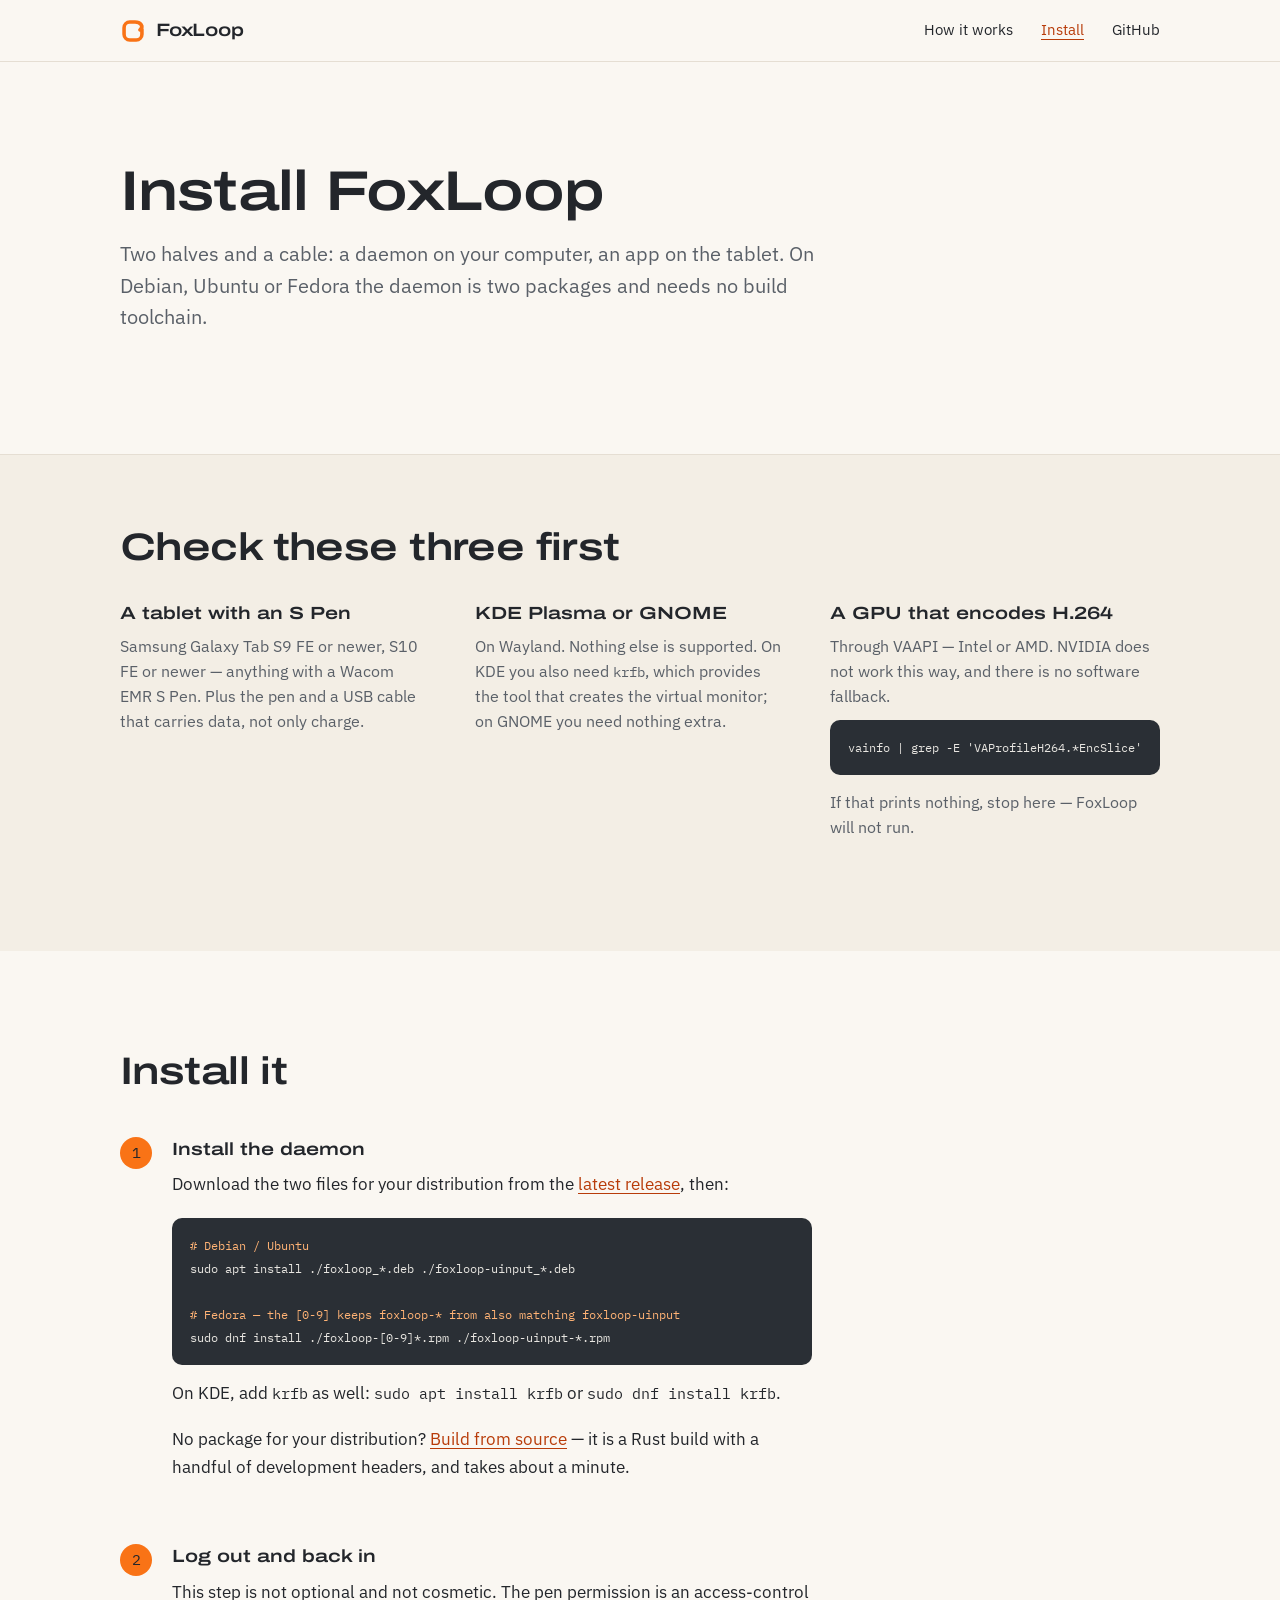
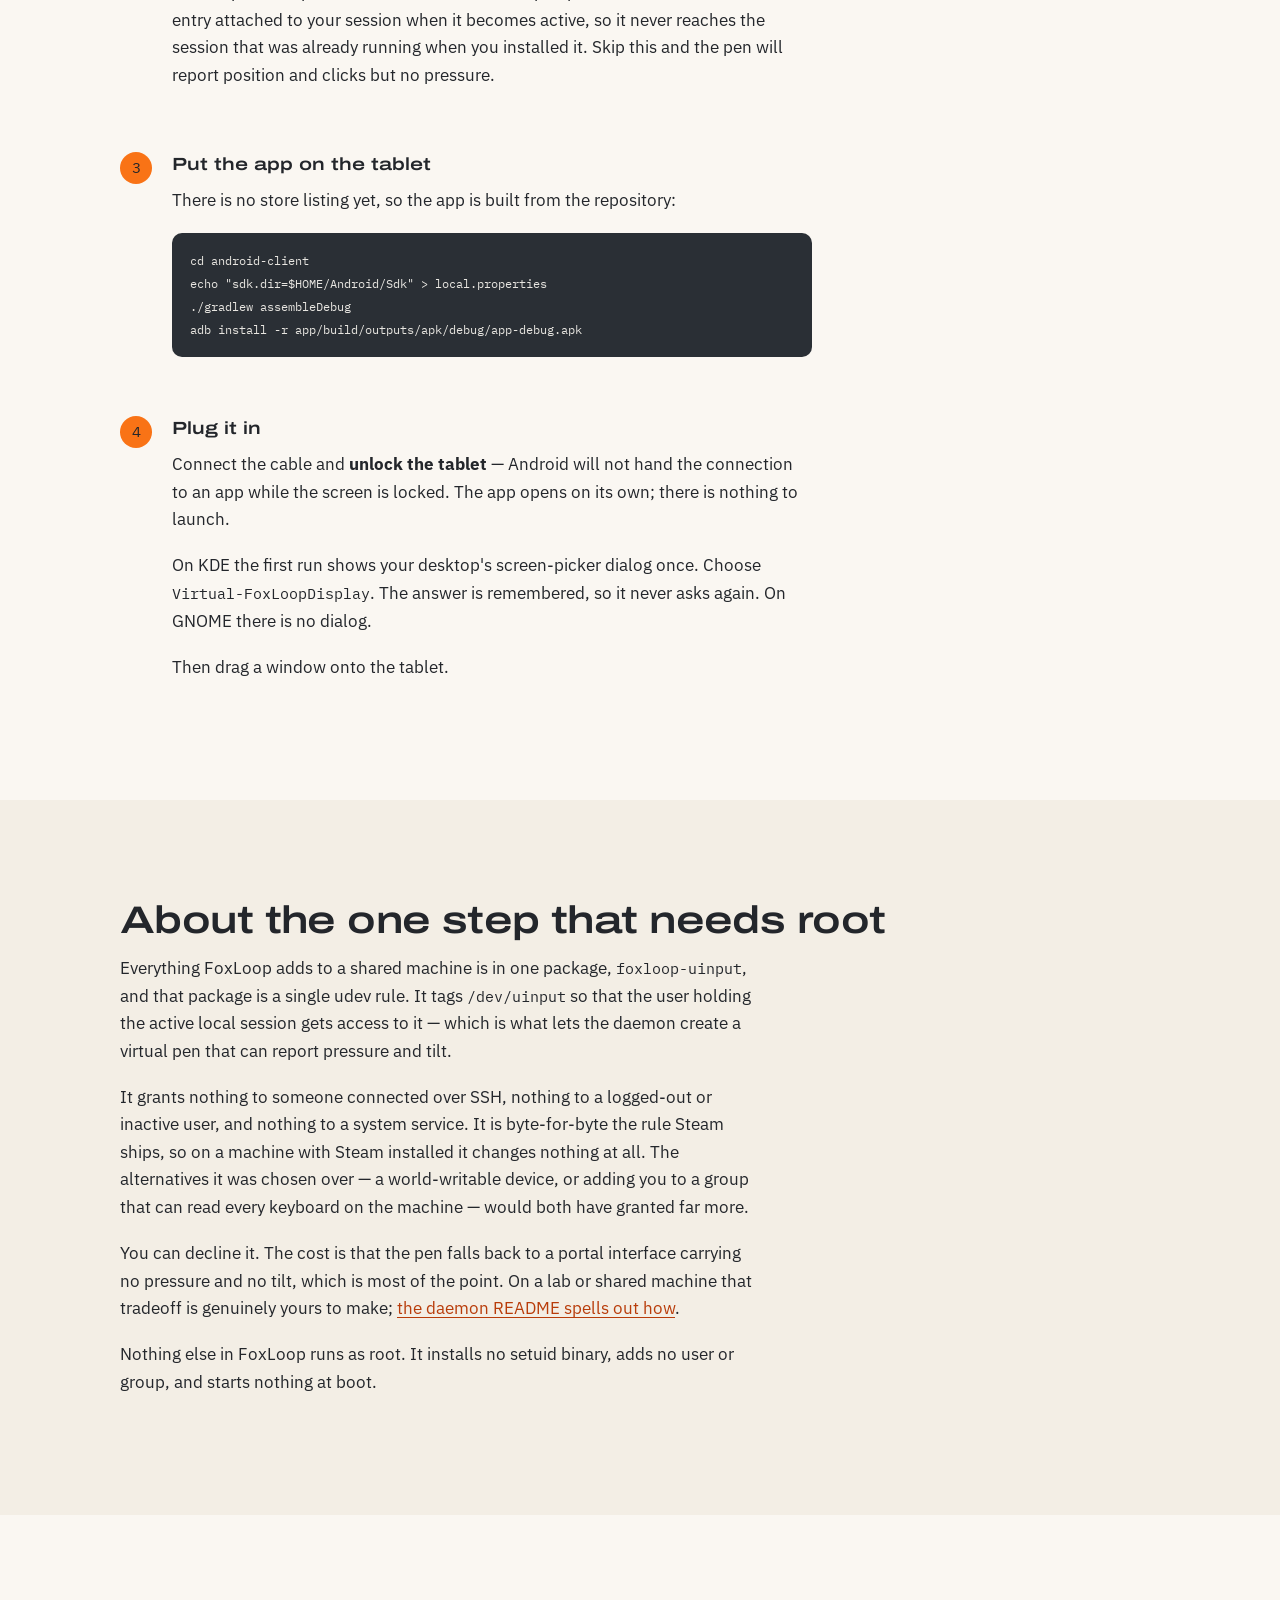
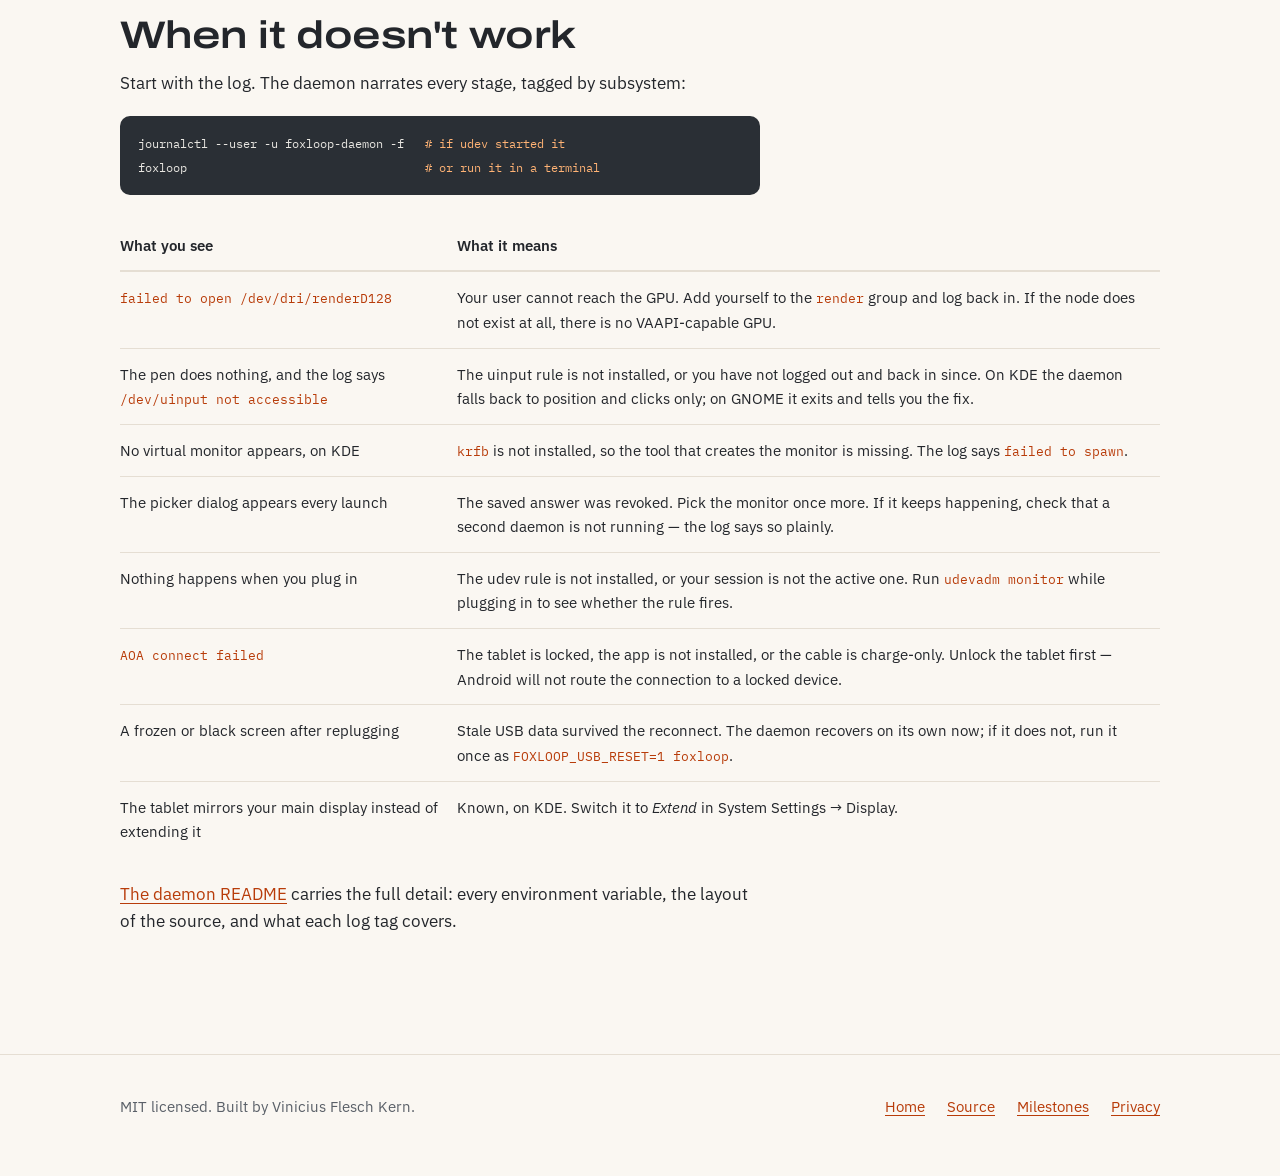
==== site/install.html @ e42240e1 "Give FoxLoop a landing page instead of a rendered README The Pages site has been on for months in le" ====
<!doctype html>
<html lang="en">
<head>
<meta charset="utf-8">
<meta name="viewport" content="width=device-width, initial-scale=1, viewport-fit=cover">
<title>Install FoxLoop</title>
<meta name="description" content="How to install FoxLoop: packages for Debian, Ubuntu and Fedora, building from source, the tablet app, and what to do when it doesn't work.">
<link rel="icon" href="assets/mark.svg" type="image/svg+xml">
<link rel="canonical" href="https://v-inn.github.io/FoxLoop/install.html">
<meta property="og:type" content="article">
<meta property="og:title" content="Install FoxLoop">
<meta property="og:description" content="Packages for Debian, Ubuntu and Fedora, building from source, the tablet app, and a troubleshooting table.">
<meta property="og:url" content="https://v-inn.github.io/FoxLoop/install.html">
<link rel="preconnect" href="https://fonts.googleapis.com">
<link rel="preconnect" href="https://fonts.gstatic.com" crossorigin>
<link href="https://fonts.googleapis.com/css2?family=Archivo:wdth,wght@125,600&family=IBM+Plex+Mono&family=IBM+Plex+Sans:wght@400;600&display=swap" rel="stylesheet">
<link rel="stylesheet" href="style.css">
</head>
<body>

<a class="skip" href="#main">Skip to content</a>

<header class="masthead">
  <div class="wrap masthead__inner">
    <a class="brand" href="index.html">
      <svg viewBox="0 0 32 32" aria-hidden="true"><path d="M27 13.5 V20 A7 7 0 0 1 20 27 H12 A7 7 0 0 1 5 20 V12 A7 7 0 0 1 12 5 H18.5 C25 5 30 10 24.5 14.5" fill="none" stroke="#F97316" stroke-width="4.4" stroke-linecap="round" stroke-linejoin="round"/></svg>
      FoxLoop
    </a>
    <nav class="nav">
      <a href="index.html#how">How it works</a>
      <a href="install.html" aria-current="page">Install</a>
      <a href="https://github.com/V-inn/FoxLoop">GitHub</a>
    </nav>
  </div>
</header>

<main id="main">

  <section class="section">
    <div class="wrap">
      <h1>Install FoxLoop</h1>
      <p class="lede">Two halves and a cable: a daemon on your computer, an app on the tablet. On Debian, Ubuntu or Fedora the daemon is two packages and needs no build toolchain.</p>
    </div>
  </section>

  <section class="section section--band rule-top" style="padding-top:clamp(40px,6vw,72px)">
    <div class="wrap">
      <h2>Check these three first</h2>
      <div class="needs">
        <div>
          <h3>A tablet with an S Pen</h3>
          <p>Samsung Galaxy Tab S9 FE or newer, S10 FE or newer — anything with a Wacom EMR S Pen. Plus the pen and a USB cable that carries data, not only charge.</p>
        </div>
        <div>
          <h3>KDE Plasma or GNOME</h3>
          <p>On Wayland. Nothing else is supported. On KDE you also need <code>krfb</code>, which provides the tool that creates the virtual monitor; on GNOME you need nothing extra.</p>
        </div>
        <div>
          <h3>A GPU that encodes H.264</h3>
          <p>Through VAAPI — Intel or AMD. NVIDIA does not work this way, and there is no software fallback.</p>
          <pre class="code"><code>vainfo | grep -E 'VAProfileH264.*EncSlice'</code></pre>
          <p>If that prints nothing, stop here — FoxLoop will not run.</p>
        </div>
      </div>
    </div>
  </section>

  <section class="section">
    <div class="wrap">
      <h2>Install it</h2>
      <ol class="steps" style="margin-top:clamp(30px,4vw,46px)">

        <li>
          <h3>Install the daemon</h3>
          <div class="prose">
            <p>Download the two files for your distribution from the <a href="https://github.com/V-inn/FoxLoop/releases/latest">latest release</a>, then:</p>
            <pre class="code"><code><b># Debian / Ubuntu</b>
sudo apt install ./foxloop_*.deb ./foxloop-uinput_*.deb

<b># Fedora — the [0-9] keeps foxloop-* from also matching foxloop-uinput</b>
sudo dnf install ./foxloop-[0-9]*.rpm ./foxloop-uinput-*.rpm</code></pre>
            <p>On KDE, add <code>krfb</code> as well: <code>sudo apt install krfb</code> or <code>sudo dnf install krfb</code>.</p>
            <p>No package for your distribution? <a href="https://github.com/V-inn/FoxLoop/blob/main/daemon/README.md#build">Build from source</a> — it is a Rust build with a handful of development headers, and takes about a minute.</p>
          </div>
        </li>

        <li>
          <h3>Log out and back in</h3>
          <div class="prose">
            <p>This step is not optional and not cosmetic. The pen permission is an access-control entry attached to your session when it becomes active, so it never reaches the session that was already running when you installed it. Skip this and the pen will report position and clicks but no pressure.</p>
          </div>
        </li>

        <li>
          <h3>Put the app on the tablet</h3>
          <div class="prose">
            <p>There is no store listing yet, so the app is built from the repository:</p>
            <pre class="code"><code>cd android-client
echo "sdk.dir=$HOME/Android/Sdk" &gt; local.properties
./gradlew assembleDebug
adb install -r app/build/outputs/apk/debug/app-debug.apk</code></pre>
          </div>
        </li>

        <li>
          <h3>Plug it in</h3>
          <div class="prose">
            <p>Connect the cable and <strong>unlock the tablet</strong> — Android will not hand the connection to an app while the screen is locked. The app opens on its own; there is nothing to launch.</p>
            <p>On KDE the first run shows your desktop's screen-picker dialog once. Choose <code>Virtual-FoxLoopDisplay</code>. The answer is remembered, so it never asks again. On GNOME there is no dialog.</p>
            <p>Then drag a window onto the tablet.</p>
          </div>
        </li>

      </ol>
    </div>
  </section>

  <section class="section section--band">
    <div class="wrap">
      <h2>About the one step that needs root</h2>
      <div class="prose">
        <p>Everything FoxLoop adds to a shared machine is in one package, <code>foxloop-uinput</code>, and that package is a single udev rule. It tags <code>/dev/uinput</code> so that the user holding the active local session gets access to it — which is what lets the daemon create a virtual pen that can report pressure and tilt.</p>
        <p>It grants nothing to someone connected over SSH, nothing to a logged-out or inactive user, and nothing to a system service. It is byte-for-byte the rule Steam ships, so on a machine with Steam installed it changes nothing at all. The alternatives it was chosen over — a world-writable device, or adding you to a group that can read every keyboard on the machine — would both have granted far more.</p>
        <p>You can decline it. The cost is that the pen falls back to a portal interface carrying no pressure and no tilt, which is most of the point. On a lab or shared machine that tradeoff is genuinely yours to make; <a href="https://github.com/V-inn/FoxLoop/blob/main/daemon/README.md#multi-user-and-managed-machines">the daemon README spells out how</a>.</p>
        <p>Nothing else in FoxLoop runs as root. It installs no setuid binary, adds no user or group, and starts nothing at boot.</p>
      </div>
    </div>
  </section>

  <section class="section">
    <div class="wrap">
      <h2>When it doesn't work</h2>
      <div class="prose">
        <p>Start with the log. The daemon narrates every stage, tagged by subsystem:</p>
        <pre class="code"><code>journalctl --user -u foxloop-daemon -f   <b># if udev started it</b>
foxloop                                  <b># or run it in a terminal</b></code></pre>
      </div>

      <div class="table-scroll" style="margin-top:clamp(26px,3vw,38px)">
        <table>
          <thead>
            <tr><th scope="col">What you see</th><th scope="col">What it means</th></tr>
          </thead>
          <tbody>
            <tr>
              <td><code>failed to open /dev/dri/renderD128</code></td>
              <td>Your user cannot reach the GPU. Add yourself to the <code>render</code> group and log back in. If the node does not exist at all, there is no VAAPI-capable GPU.</td>
            </tr>
            <tr>
              <td>The pen does nothing, and the log says <code>/dev/uinput not accessible</code></td>
              <td>The uinput rule is not installed, or you have not logged out and back in since. On KDE the daemon falls back to position and clicks only; on GNOME it exits and tells you the fix.</td>
            </tr>
            <tr>
              <td>No virtual monitor appears, on KDE</td>
              <td><code>krfb</code> is not installed, so the tool that creates the monitor is missing. The log says <code>failed to spawn</code>.</td>
            </tr>
            <tr>
              <td>The picker dialog appears every launch</td>
              <td>The saved answer was revoked. Pick the monitor once more. If it keeps happening, check that a second daemon is not running — the log says so plainly.</td>
            </tr>
            <tr>
              <td>Nothing happens when you plug in</td>
              <td>The udev rule is not installed, or your session is not the active one. Run <code>udevadm monitor</code> while plugging in to see whether the rule fires.</td>
            </tr>
            <tr>
              <td><code>AOA connect failed</code></td>
              <td>The tablet is locked, the app is not installed, or the cable is charge-only. Unlock the tablet first — Android will not route the connection to a locked device.</td>
            </tr>
            <tr>
              <td>A frozen or black screen after replugging</td>
              <td>Stale USB data survived the reconnect. The daemon recovers on its own now; if it does not, run it once as <code>FOXLOOP_USB_RESET=1 foxloop</code>.</td>
            </tr>
            <tr>
              <td>The tablet mirrors your main display instead of extending it</td>
              <td>Known, on KDE. Switch it to <em>Extend</em> in System Settings → Display.</td>
            </tr>
          </tbody>
        </table>
      </div>

      <div class="prose">
        <p><a href="https://github.com/V-inn/FoxLoop/blob/main/daemon/README.md">The daemon README</a> carries the full detail: every environment variable, the layout of the source, and what each log tag covers.</p>
      </div>
    </div>
  </section>

</main>

<footer class="colophon">
  <div class="wrap colophon__inner">
    <p style="margin:0">MIT licensed. Built by Vinicius Flesch Kern.</p>
    <ul>
      <li><a href="index.html">Home</a></li>
      <li><a href="https://github.com/V-inn/FoxLoop">Source</a></li>
      <li><a href="https://github.com/V-inn/FoxLoop/blob/main/MILESTONES.md">Milestones</a></li>
      <li><a href="privacy.html">Privacy</a></li>
    </ul>
  </div>
</footer>

</body>
</html>
---- site/style.css ----
/*
  FoxLoop site styles.

  Palette note, because the numbers drove the design and a later editor will
  otherwise "simplify" it into an accessibility bug: orange on a light ground is
  contrast-hostile, so the accent is two colours with two jobs that must not be
  swapped.

    --fill   #F97316  2.62:1 on the ground -- fills, marks, rules, the diagram.
                      Never carries body-size text.
    --accent #B83C0A  5.33:1 on the ground -- links, small accent text.

  --accent is a shade darker than it looks like it needs to be, and that is
  deliberate: half the page's sections sit on --band rather than --ground, and a
  lighter orange that passed on one failed on the other (#C2410C measures 4.85
  on the ground but 4.48 on the band, just under). One colour that clears both
  beats two that each work in one place.

  And a button filled with --fill takes an ink label, never a white one: white
  on #F97316 is 2.80:1, ink on it is 5.41:1. That is why --on-fill is dark.
*/

:root {
  --ground: #faf7f2;
  --band: #f3eee5;
  --ink: #23262b;
  --muted: #5a6068;
  --fill: #f97316;
  --accent: #b83c0a;
  --on-fill: #23262b;
  --recess: #2a2f35;
  --rule: #e5ded3;

  --display: "Archivo", ui-sans-serif, system-ui, sans-serif;
  --body: "IBM Plex Sans", ui-sans-serif, system-ui, -apple-system, sans-serif;
  --mono: "IBM Plex Mono", ui-monospace, "SFMono-Regular", Menlo, monospace;

  --page: 1120px;
  --gutter: clamp(20px, 4vw, 40px);
}

@media (prefers-color-scheme: dark) {
  :root {
    --ground: #16181b;
    --band: #1d2024;
    --ink: #ece8e2;
    --muted: #a5acb5;
    --accent: #ff9e63;
    --recess: #0e1012;
    --rule: #2f343a;
  }
}

*,
*::before,
*::after {
  box-sizing: border-box;
}

html {
  -webkit-text-size-adjust: 100%;
}

body {
  margin: 0;
  background: var(--ground);
  color: var(--ink);
  font-family: var(--body);
  font-size: 17px;
  line-height: 1.62;
  -webkit-font-smoothing: antialiased;
  overflow-wrap: break-word;
}

h1,
h2,
h3 {
  font-family: var(--display);
  font-stretch: 125%;
  font-weight: 600;
  line-height: 1.08;
  letter-spacing: -0.015em;
  margin: 0;
  text-wrap: balance;
}

h1 {
  font-size: clamp(2.2rem, 4.4vw, 3.5rem);
}

h2 {
  font-size: clamp(1.65rem, 3.2vw, 2.4rem);
}

h3 {
  font-size: 1.1rem;
  line-height: 1.3;
  letter-spacing: 0;
}

p {
  margin: 0 0 1.1em;
}

h1 + p,
h2 + p,
h2 + .prose,
h2 + figure {
  margin-top: 0.8em;
}

a {
  color: var(--accent);
  text-decoration-thickness: 1px;
  text-underline-offset: 3px;
}

a:hover {
  text-decoration-thickness: 2px;
}

:focus-visible {
  outline: 3px solid var(--accent);
  outline-offset: 3px;
  border-radius: 2px;
}

code,
kbd {
  font-family: var(--mono);
  font-size: 0.88em;
}

/* ---- shell ---------------------------------------------------------- */

.wrap {
  max-width: var(--page);
  margin: 0 auto;
  padding-inline: var(--gutter);
}

.prose {
  max-width: 64ch;
}

.prose h2 {
  margin-top: 1.9em;
}

.prose h2:first-child {
  margin-top: 0;
}

.section {
  padding-block: clamp(52px, 8vw, 100px);
}

.section--band {
  background: var(--band);
}

.rule-top {
  border-top: 1px solid var(--rule);
}

.lede {
  font-size: clamp(1.05rem, 1.6vw, 1.22rem);
  color: var(--muted);
  max-width: 58ch;
}

.skip {
  position: absolute;
  left: -9999px;
}

.skip:focus {
  left: var(--gutter);
  top: 10px;
  z-index: 10;
  background: var(--fill);
  color: var(--on-fill);
  padding: 10px 16px;
  border-radius: 8px;
  font-weight: 600;
}

/* ---- header --------------------------------------------------------- */

.masthead {
  border-bottom: 1px solid var(--rule);
}

.masthead__inner {
  display: flex;
  align-items: center;
  justify-content: space-between;
  gap: 20px;
  padding-block: 16px;
  flex-wrap: wrap;
}

.brand {
  display: inline-flex;
  align-items: center;
  gap: 10px;
  color: inherit;
  text-decoration: none;
  font-family: var(--display);
  font-stretch: 125%;
  font-weight: 600;
  font-size: 1.12rem;
  letter-spacing: -0.01em;
}

.brand svg {
  display: block;
  width: 26px;
  height: 26px;
  flex: none;
}

.nav {
  display: flex;
  align-items: center;
  gap: clamp(14px, 2.4vw, 28px);
  font-size: 0.94rem;
}

.nav a {
  color: var(--ink);
  text-decoration: none;
}

.nav a:hover,
.nav a[aria-current] {
  color: var(--accent);
  text-decoration: underline;
  text-underline-offset: 4px;
}

/* ---- hero ----------------------------------------------------------- */

/*
  The video runs off the right edge of the viewport on purpose: the footage is
  a photograph of a real desk, and letting it leave the page says it continues
  past the screen. The left rounding is the only rounding it gets, for the same
  reason -- a corner it never reaches is a corner it should not have.
*/
.hero {
  display: grid;
  grid-template-columns: minmax(0, 1fr) minmax(0, 1fr);
  align-items: center;
  gap: clamp(28px, 4.5vw, 60px);
  padding-left: max(var(--gutter), calc((100vw - var(--page)) / 2 + var(--gutter)));
  padding-block: clamp(44px, 7vw, 88px);
}

.hero h1 {
  margin-bottom: 0.5em;
  max-width: 15ch;
}

.hero .lede {
  max-width: 42ch;
}

.hero__well {
  border-radius: 16px 0 0 16px;
}

.actions {
  display: flex;
  align-items: center;
  gap: clamp(16px, 2.4vw, 26px);
  flex-wrap: wrap;
  margin-top: 28px;
}

.btn {
  display: inline-block;
  background: var(--fill);
  color: var(--on-fill);
  font-weight: 600;
  font-size: 1rem;
  padding: 0.82em 1.45em;
  border-radius: 9px;
  text-decoration: none;
  border: 1px solid transparent;
}

.btn:hover {
  background: #e4640b;
}

@media (prefers-color-scheme: dark) {
  .btn:hover {
    background: #ff8a33;
  }
}

/* ---- video wells ---------------------------------------------------- */

.well {
  background: var(--recess);
  overflow: hidden;
  line-height: 0;
}

.well video,
.well img {
  display: block;
  width: 100%;
  height: auto;
}

.demo {
  margin: 0;
}

.demo .well {
  border-radius: 14px;
}

.demo figcaption {
  margin-top: 14px;
  color: var(--muted);
  font-size: 0.97rem;
  max-width: 58ch;
  line-height: 1.55;
}

.demo-pair {
  display: grid;
  gap: clamp(28px, 4vw, 44px);
}

@media (min-width: 900px) {
  .demo-pair {
    grid-template-columns: 1fr 1fr;
    align-items: start;
  }
}

/* ---- the lead figure and its three supports ------------------------- */

.measures {
  display: grid;
  gap: clamp(26px, 4vw, 52px);
  align-items: center;
}

@media (min-width: 820px) {
  .measures {
    grid-template-columns: auto 1fr;
  }
}

.figure-lead {
  font-family: var(--mono);
  font-size: clamp(3.6rem, 9vw, 6rem);
  line-height: 0.9;
  letter-spacing: -0.04em;
  color: var(--fill);
  margin: 0;
}

.figure-lead span {
  font-size: 0.32em;
  letter-spacing: 0;
  margin-left: 0.15em;
  color: var(--ink);
}

.figure-lead + p {
  margin: 14px 0 0;
  max-width: 24ch;
  color: var(--muted);
  font-size: 0.97rem;
}

.supports {
  list-style: none;
  margin: 0;
  padding: 0;
  display: grid;
  gap: 2px;
}

.supports li {
  display: grid;
  grid-template-columns: 5.2ch 1fr;
  gap: 18px;
  align-items: baseline;
  padding-block: 14px;
  border-top: 1px solid var(--rule);
}

.supports li:last-child {
  border-bottom: 1px solid var(--rule);
}

.supports b {
  font-family: var(--mono);
  font-weight: 400;
  font-size: 1.32rem;
  color: var(--ink);
  text-align: right;
}

/* ---- the loop diagram ----------------------------------------------- */

.diagram {
  margin: clamp(30px, 4vw, 46px) 0 0;
  overflow-x: auto;
}

.diagram svg {
  display: block;
  width: 100%;
  min-width: 660px;
  height: auto;
}

.diagram figcaption {
  margin-top: 16px;
  color: var(--muted);
  font-size: 0.94rem;
  max-width: 62ch;
}

/* SVG text takes no inherited font, so the diagram's labels are styled here
   rather than with presentation attributes -- it keeps them on the same type
   scale as the page, dark mode included. */
.diagram svg {
  color: var(--ink);
}

.d-title {
  font-family: var(--body);
  font-size: 17px;
  font-weight: 600;
  fill: currentColor;
}

.d-sub {
  font-family: var(--mono);
  font-size: 13px;
  fill: currentColor;
  opacity: 0.55;
}

.d-flow {
  font-family: var(--mono);
  font-size: 14px;
  fill: currentColor;
  opacity: 0.75;
}

/* ---- plain lists ---------------------------------------------------- */

.marked {
  list-style: none;
  margin: 0;
  padding: 0;
  display: grid;
  gap: 15px;
}

@media (min-width: 780px) {
  .marked--two {
    grid-template-columns: 1fr 1fr;
    column-gap: clamp(30px, 5vw, 60px);
  }
}

.marked li {
  position: relative;
  padding-left: 22px;
  max-width: 46ch;
}

.marked li::before {
  content: "";
  position: absolute;
  left: 0;
  top: 0.62em;
  width: 8px;
  height: 8px;
  border-radius: 2px;
  background: var(--fill);
}

.needs {
  display: grid;
  gap: 26px;
  margin-top: 34px;
}

@media (min-width: 860px) {
  .needs {
    grid-template-columns: repeat(3, 1fr);
    gap: clamp(26px, 4vw, 48px);
  }
}

.needs h3 {
  margin-bottom: 8px;
}

.needs p {
  color: var(--muted);
  font-size: 0.97rem;
  margin-bottom: 0.7em;
}

/* ---- code ----------------------------------------------------------- */

.code {
  font-family: var(--mono);
  font-size: 0.85rem;
  line-height: 1.7;
  background: var(--recess);
  color: #e8e6e1;
  padding: 16px 18px;
  border-radius: 10px;
  overflow-x: auto;
  margin: 0 0 1.1em;
}

.code b {
  color: #ffb375;
  font-weight: 400;
}

/* ---- the honest block ----------------------------------------------- */

/*
  Given its own weight rather than a footnote, because the project's whole
  documentation habit is to say plainly what has not been verified. A landing
  page that buried this would be the first place that stopped doing it.
*/
.standing {
  border-left: 4px solid var(--fill);
  padding: 4px 0 4px 26px;
  max-width: 64ch;
}

.standing h3 {
  margin-bottom: 6px;
}

.standing > div + div {
  margin-top: 24px;
}

.standing p {
  margin-bottom: 0;
  color: var(--muted);
}

/* ---- tables --------------------------------------------------------- */

.table-scroll {
  overflow-x: auto;
  margin-bottom: 1.4em;
}

table {
  border-collapse: collapse;
  width: 100%;
  min-width: 560px;
  font-size: 0.95rem;
}

th,
td {
  text-align: left;
  vertical-align: top;
  padding: 13px 18px 13px 0;
  border-top: 1px solid var(--rule);
}

th {
  font-weight: 600;
  border-top: 0;
  border-bottom: 2px solid var(--rule);
  padding-top: 0;
}

td code {
  color: var(--accent);
}

/* ---- steps ---------------------------------------------------------- */

/* Numbered because installing genuinely is a sequence -- do the second thing
   before the first and the pen permission does not reach your session. */
.steps {
  counter-reset: step;
  list-style: none;
  margin: 0;
  padding: 0;
}

.steps > li {
  counter-increment: step;
  position: relative;
  padding-left: 52px;
  padding-bottom: clamp(30px, 4vw, 46px);
}

.steps > li::before {
  content: counter(step);
  position: absolute;
  left: 0;
  top: -2px;
  width: 32px;
  height: 32px;
  border-radius: 50%;
  background: var(--fill);
  color: var(--on-fill);
  font-family: var(--mono);
  font-size: 0.92rem;
  display: grid;
  place-items: center;
}

.steps > li:last-child {
  padding-bottom: 0;
}

.steps h3 {
  margin-bottom: 10px;
}

/* ---- footer --------------------------------------------------------- */

.colophon {
  border-top: 1px solid var(--rule);
  padding-block: 40px 56px;
  font-size: 0.94rem;
  color: var(--muted);
}

.colophon__inner {
  display: flex;
  justify-content: space-between;
  gap: 20px 34px;
  flex-wrap: wrap;
}

.colophon ul {
  list-style: none;
  display: flex;
  gap: 22px;
  margin: 0;
  padding: 0;
  flex-wrap: wrap;
}

/* ---- narrow --------------------------------------------------------- */

@media (max-width: 899px) {
  .hero {
    grid-template-columns: 1fr;
    padding-left: 0;
    padding-right: 0;
  }

  .hero__text {
    max-width: none;
    padding-inline: var(--gutter);
  }

  .hero__well {
    border-radius: 0;
  }
}

@media (prefers-reduced-motion: reduce) {
  *,
  *::before,
  *::after {
    animation-duration: 0.01ms !important;
    animation-iteration-count: 1 !important;
    transition-duration: 0.01ms !important;
  }
}
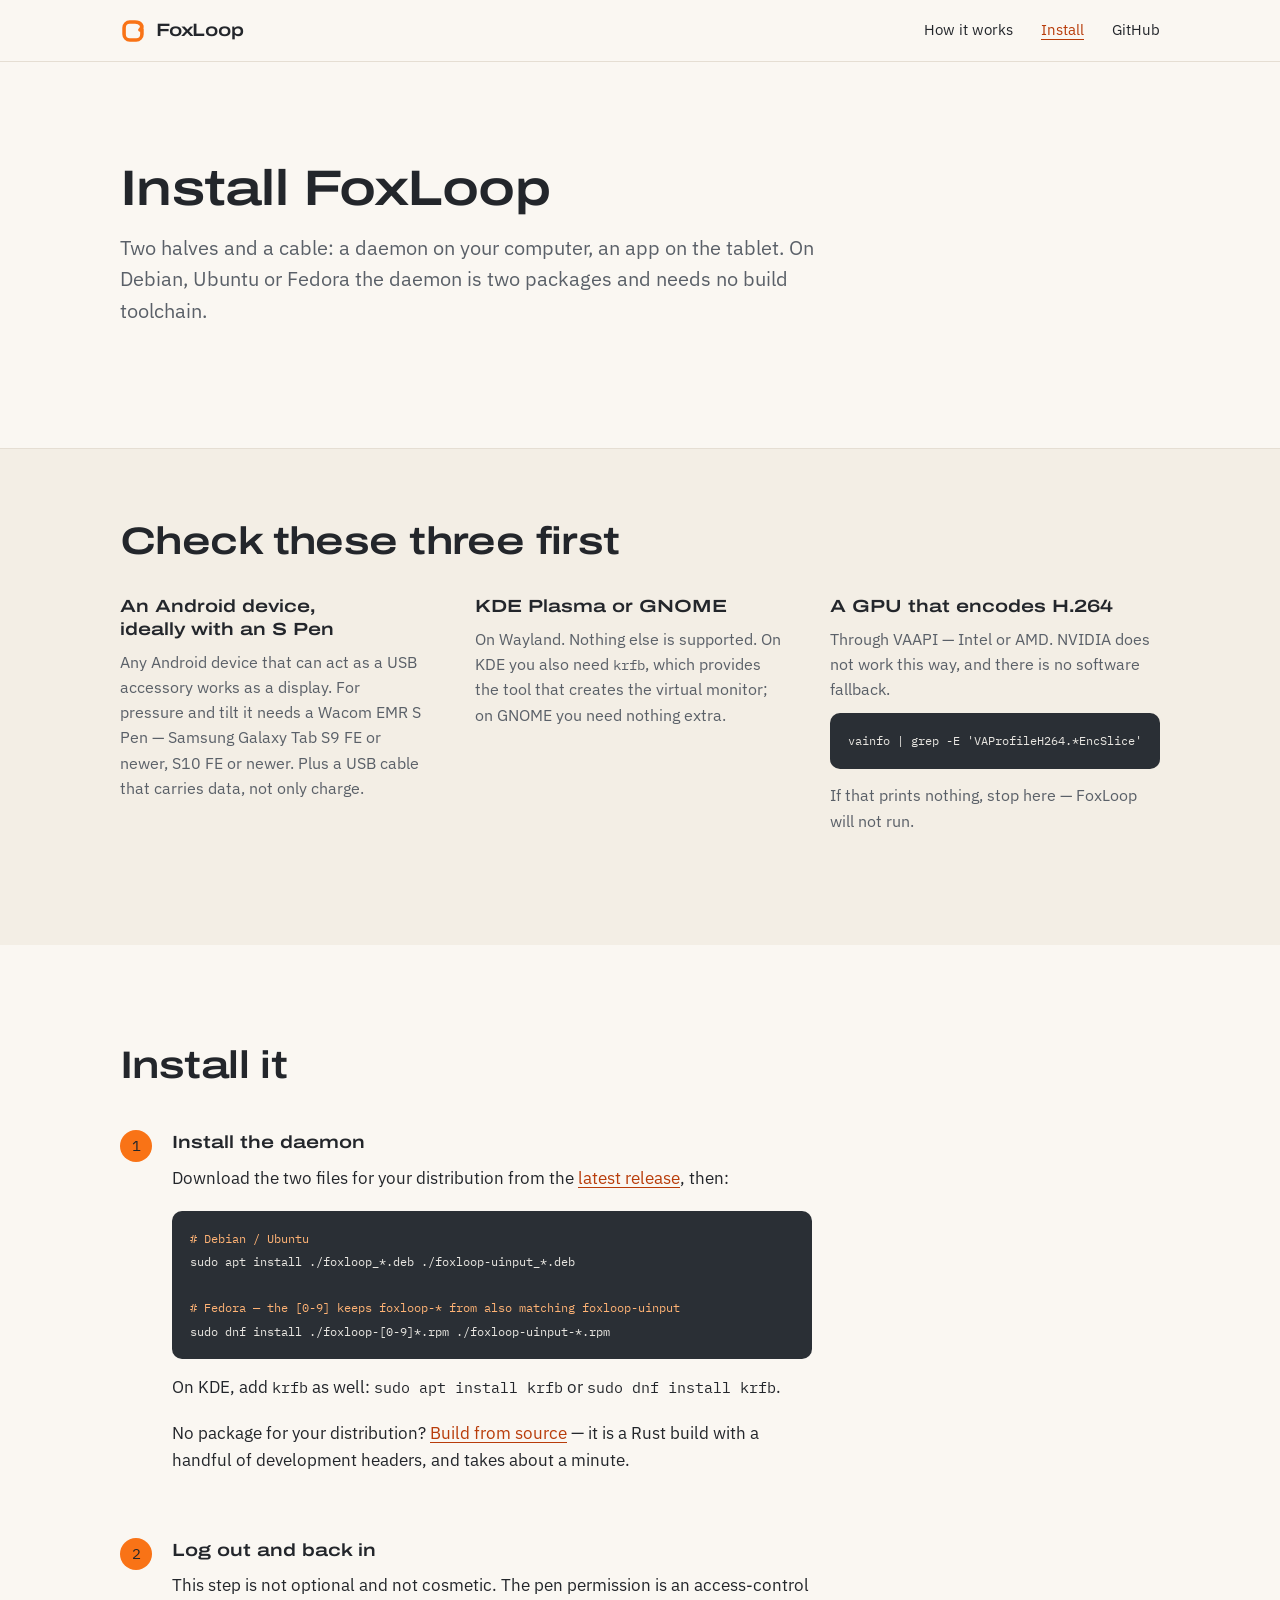
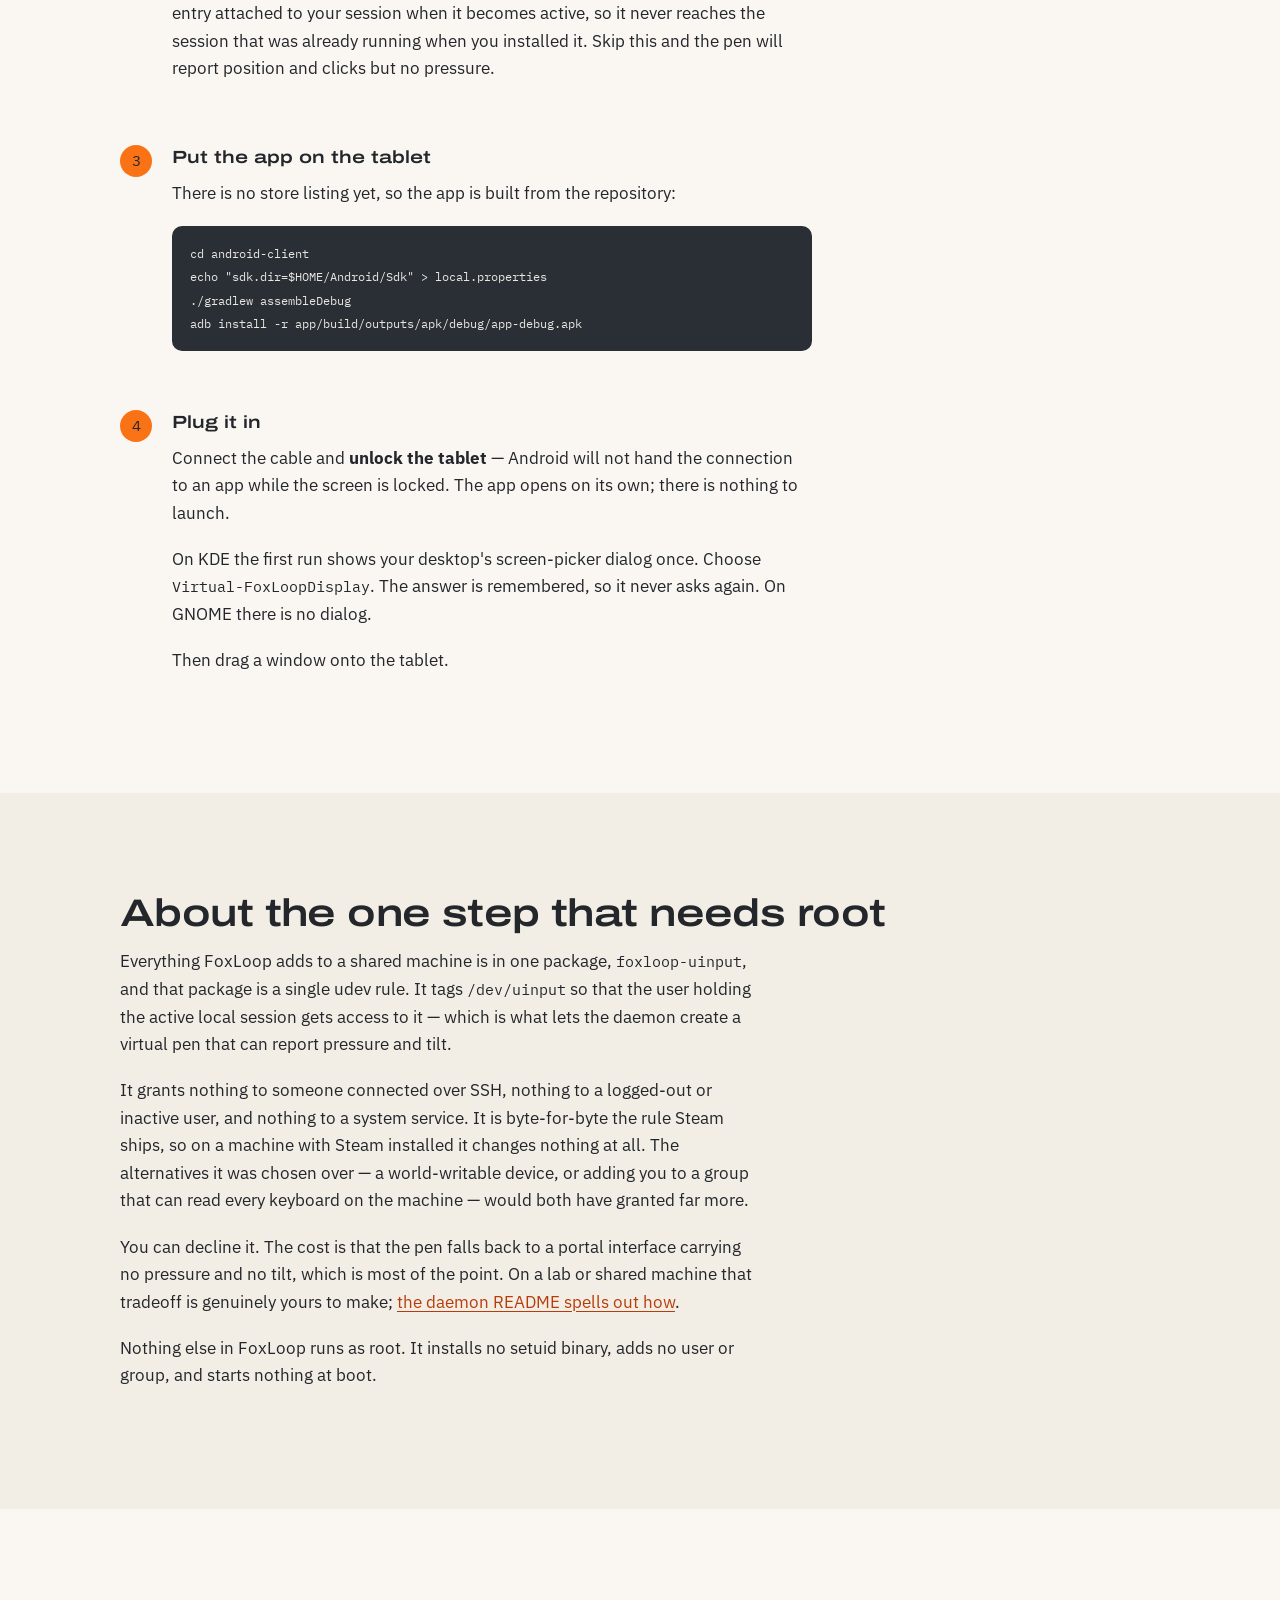
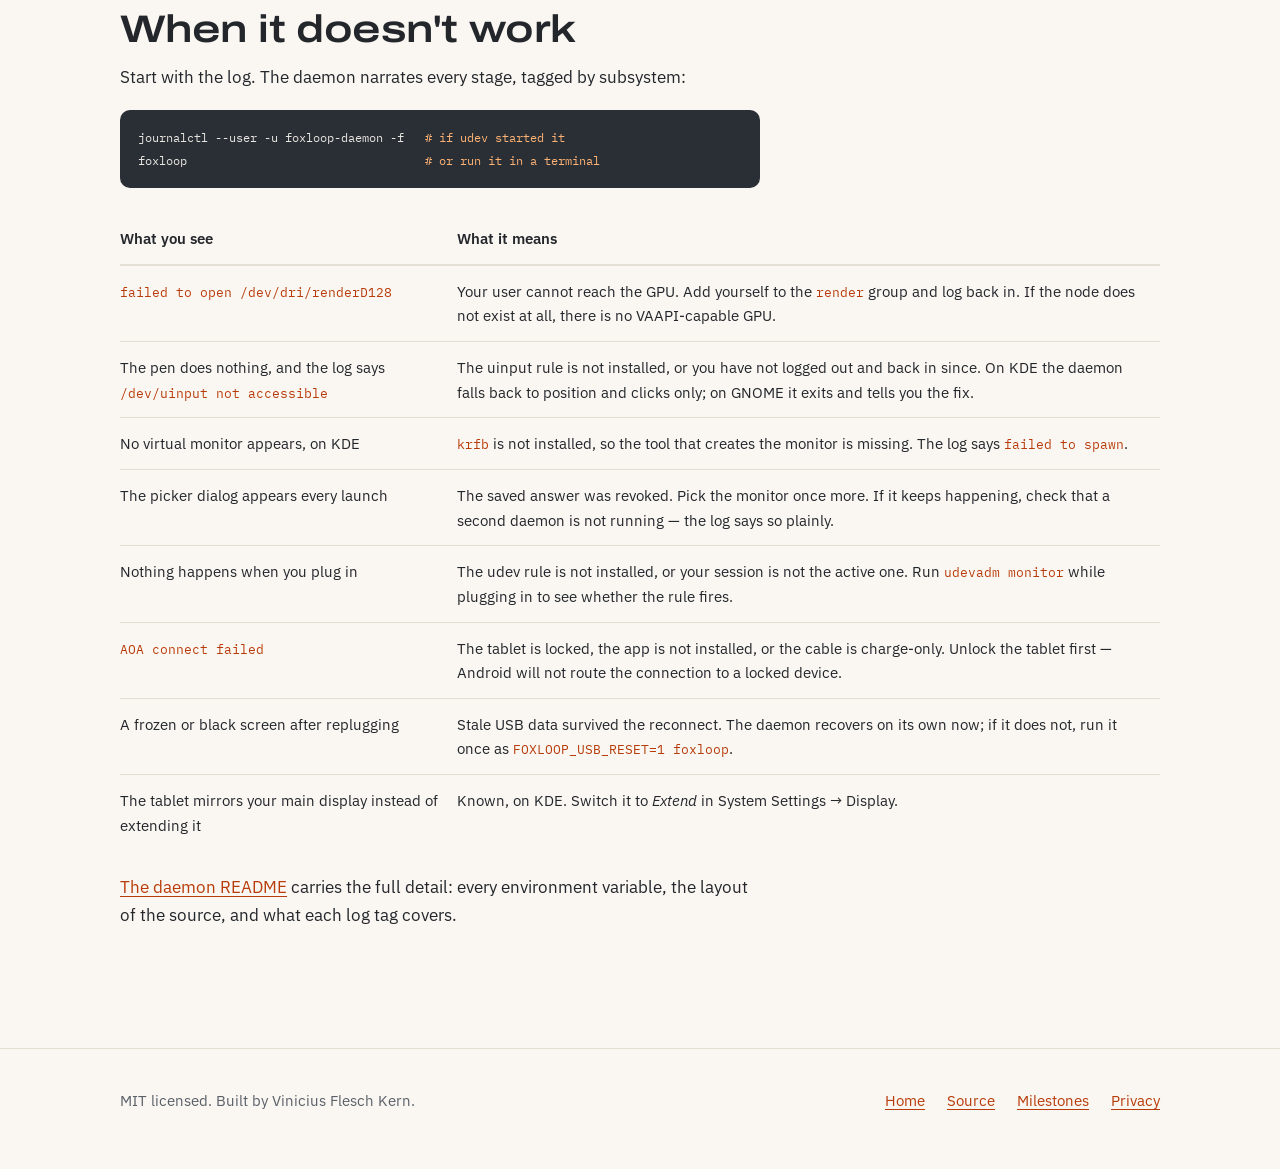
==== commit 3ab4739d: "Stop claiming FoxLoop needs a Galaxy Tab, because it does not The README had said "Supported hardwar" ====
--- a/site/install.html
+++ b/site/install.html
@@ -48,8 +48,8 @@
       <h2>Check these three first</h2>
       <div class="needs">
         <div>
-          <h3>A tablet with an S Pen</h3>
-          <p>Samsung Galaxy Tab S9 FE or newer, S10 FE or newer — anything with a Wacom EMR S Pen. Plus the pen and a USB cable that carries data, not only charge.</p>
+          <h3>An Android device, ideally with an S Pen</h3>
+          <p>Any Android device that can act as a USB accessory works as a display. For pressure and tilt it needs a Wacom EMR S Pen — Samsung Galaxy Tab S9 FE or newer, S10 FE or newer. Plus a USB cable that carries data, not only charge.</p>
         </div>
         <div>
           <h3>KDE Plasma or GNOME</h3>
--- a/site/style.css
+++ b/site/style.css
@@ -85,7 +85,7 @@
 }
 
 h1 {
-  font-size: clamp(2.2rem, 4.4vw, 3.5rem);
+  font-size: clamp(2.1rem, 3.9vw, 3.15rem);
 }
 
 h2 {
@@ -241,24 +241,19 @@
 
 /* ---- hero ----------------------------------------------------------- */
 
-/*
-  The video runs off the right edge of the viewport on purpose: the footage is
-  a photograph of a real desk, and letting it leave the page says it continues
-  past the screen. The left rounding is the only rounding it gets, for the same
-  reason -- a corner it never reaches is a corner it should not have.
-*/
 .hero {
   display: grid;
   grid-template-columns: minmax(0, 1fr) minmax(0, 1fr);
   align-items: center;
   gap: clamp(28px, 4.5vw, 60px);
-  padding-left: max(var(--gutter), calc((100vw - var(--page)) / 2 + var(--gutter)));
+  max-width: var(--page);
+  margin-inline: auto;
+  padding-inline: var(--gutter);
   padding-block: clamp(44px, 7vw, 88px);
 }
 
 .hero h1 {
   margin-bottom: 0.5em;
-  max-width: 15ch;
 }
 
 .hero .lede {
@@ -266,7 +261,7 @@
 }
 
 .hero__well {
-  border-radius: 16px 0 0 16px;
+  border-radius: 16px;
 }
 
 .actions {
@@ -664,17 +659,10 @@
 @media (max-width: 899px) {
   .hero {
     grid-template-columns: 1fr;
-    padding-left: 0;
-    padding-right: 0;
-  }
-
-  .hero__text {
+  }
+
+  .hero h1 {
     max-width: none;
-    padding-inline: var(--gutter);
-  }
-
-  .hero__well {
-    border-radius: 0;
   }
 }
 
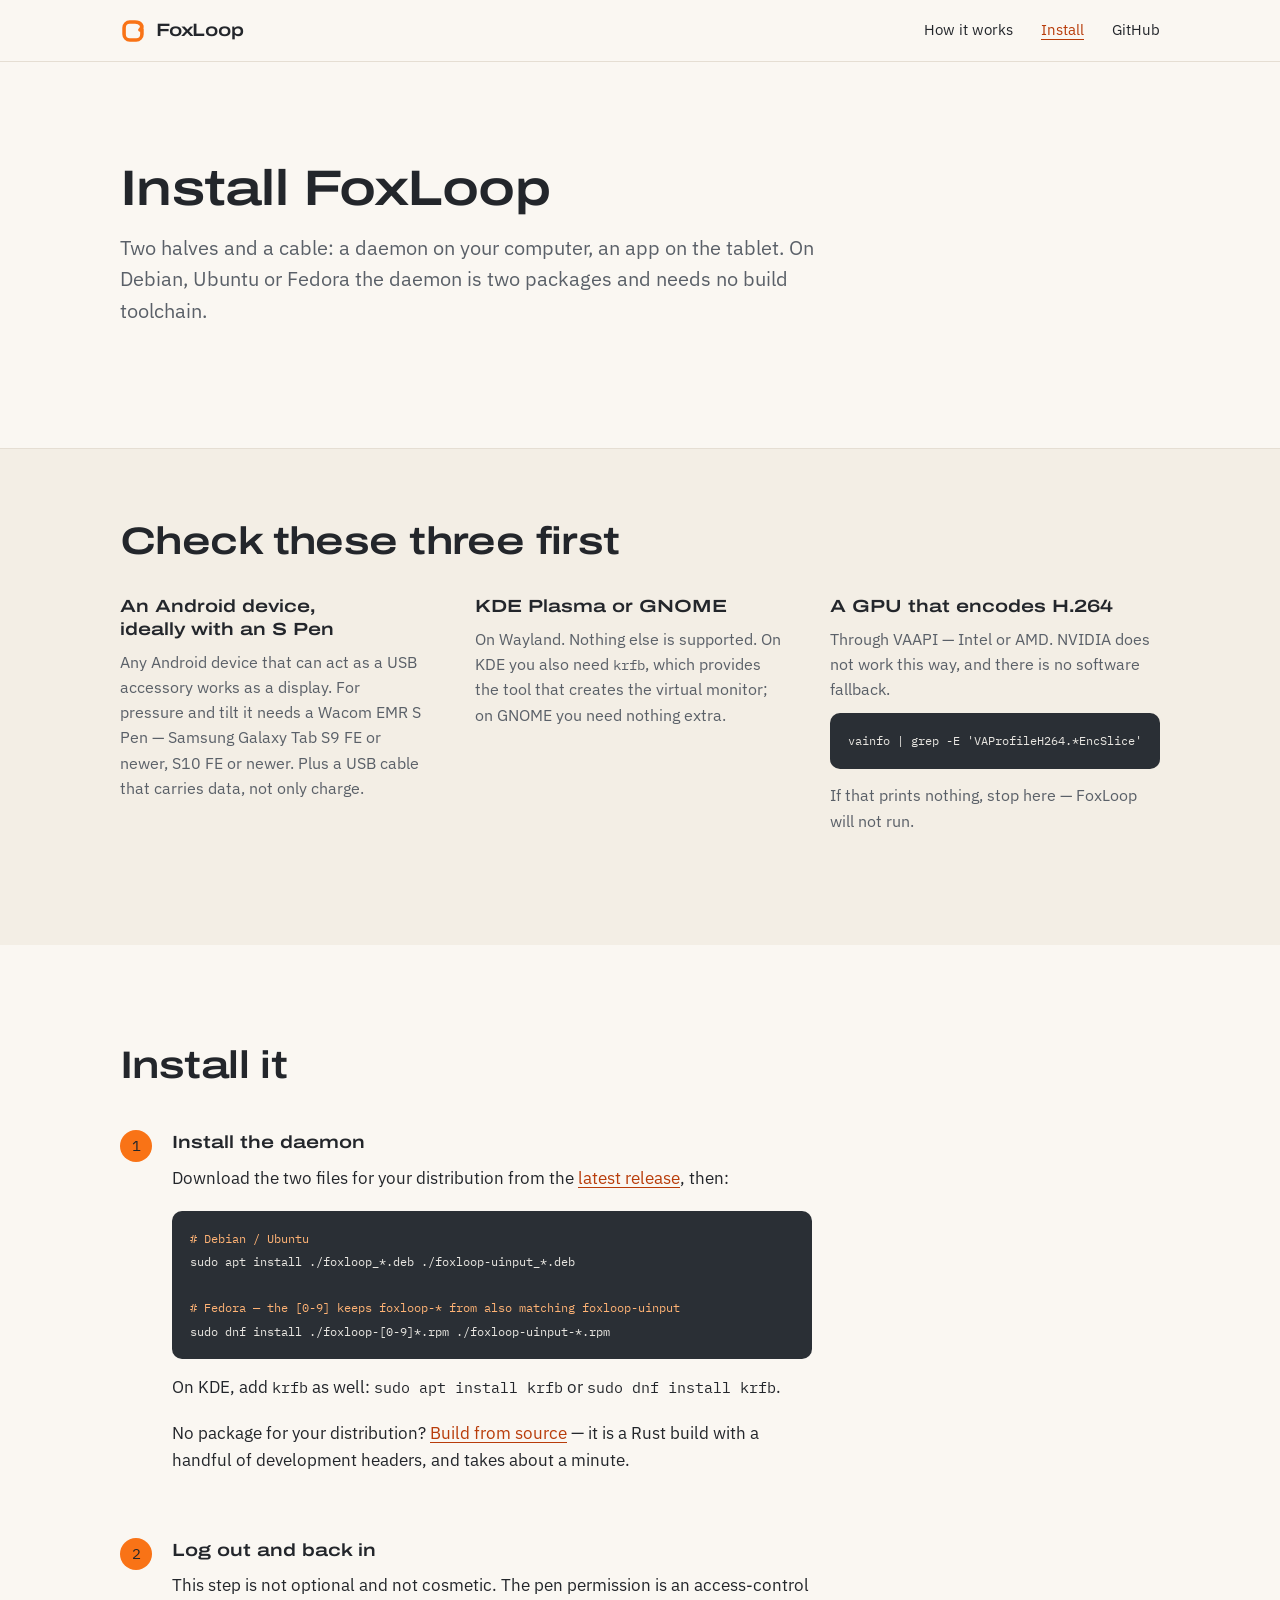
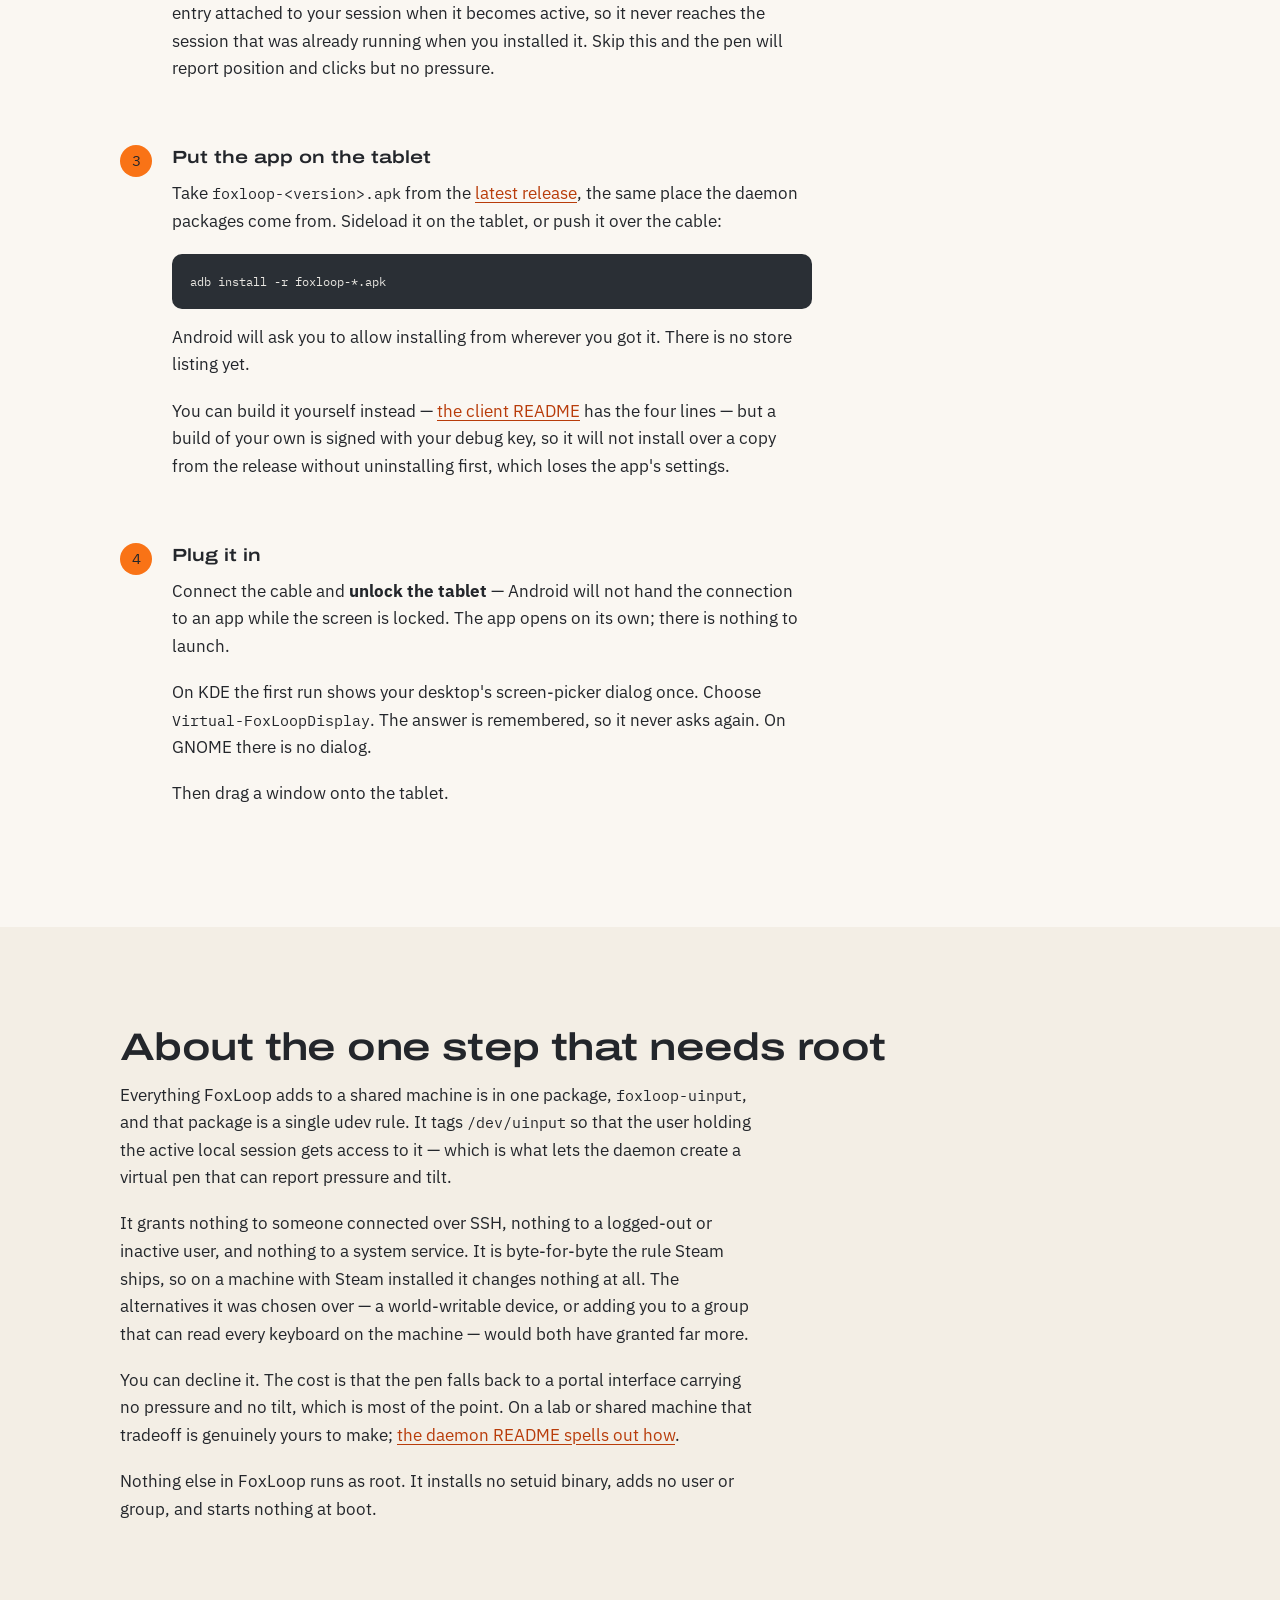
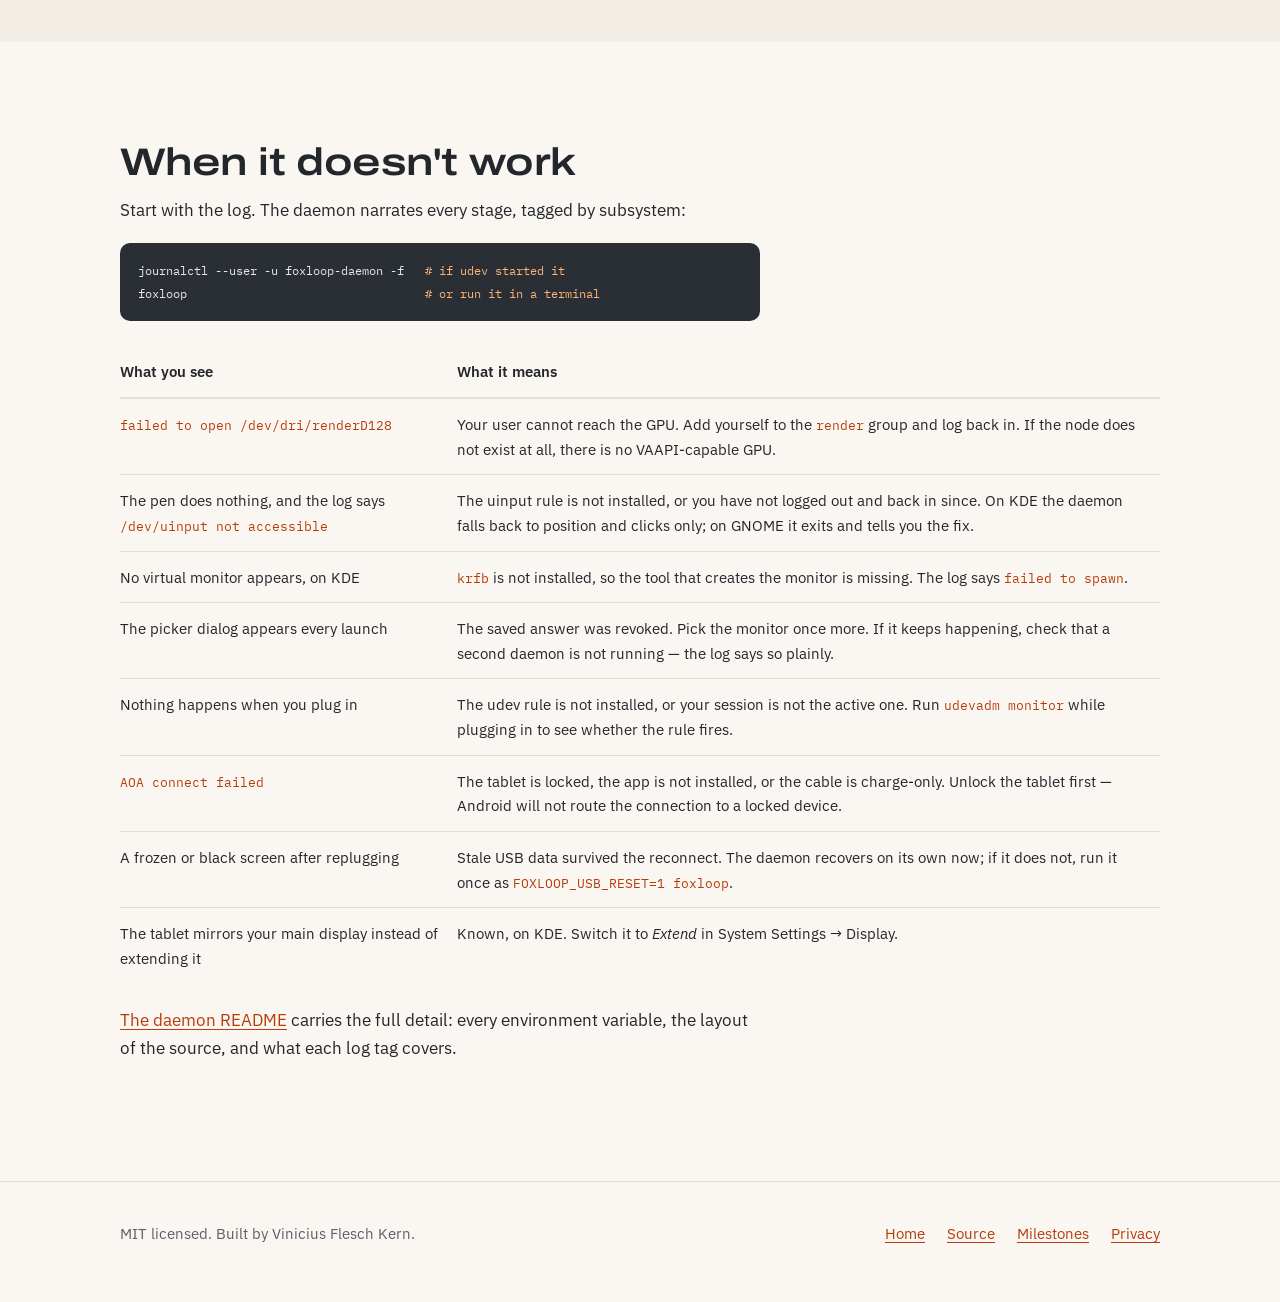
==== commit beacfd62: "Ship the tablet app on the release instead of asking for an SDK The v0.2.0 release carries a signed " ====
--- a/site/install.html
+++ b/site/install.html
@@ -94,11 +94,10 @@
         <li>
           <h3>Put the app on the tablet</h3>
           <div class="prose">
-            <p>There is no store listing yet, so the app is built from the repository:</p>
-            <pre class="code"><code>cd android-client
-echo "sdk.dir=$HOME/Android/Sdk" &gt; local.properties
-./gradlew assembleDebug
-adb install -r app/build/outputs/apk/debug/app-debug.apk</code></pre>
+            <p>Take <code>foxloop-&lt;version&gt;.apk</code> from the <a href="https://github.com/V-inn/FoxLoop/releases/latest">latest release</a>, the same place the daemon packages come from. Sideload it on the tablet, or push it over the cable:</p>
+            <pre class="code"><code>adb install -r foxloop-*.apk</code></pre>
+            <p>Android will ask you to allow installing from wherever you got it. There is no store listing yet.</p>
+            <p>You can build it yourself instead — <a href="https://github.com/V-inn/FoxLoop/blob/main/android-client/README.md">the client README</a> has the four lines — but a build of your own is signed with your debug key, so it will not install over a copy from the release without uninstalling first, which loses the app's settings.</p>
           </div>
         </li>
 
